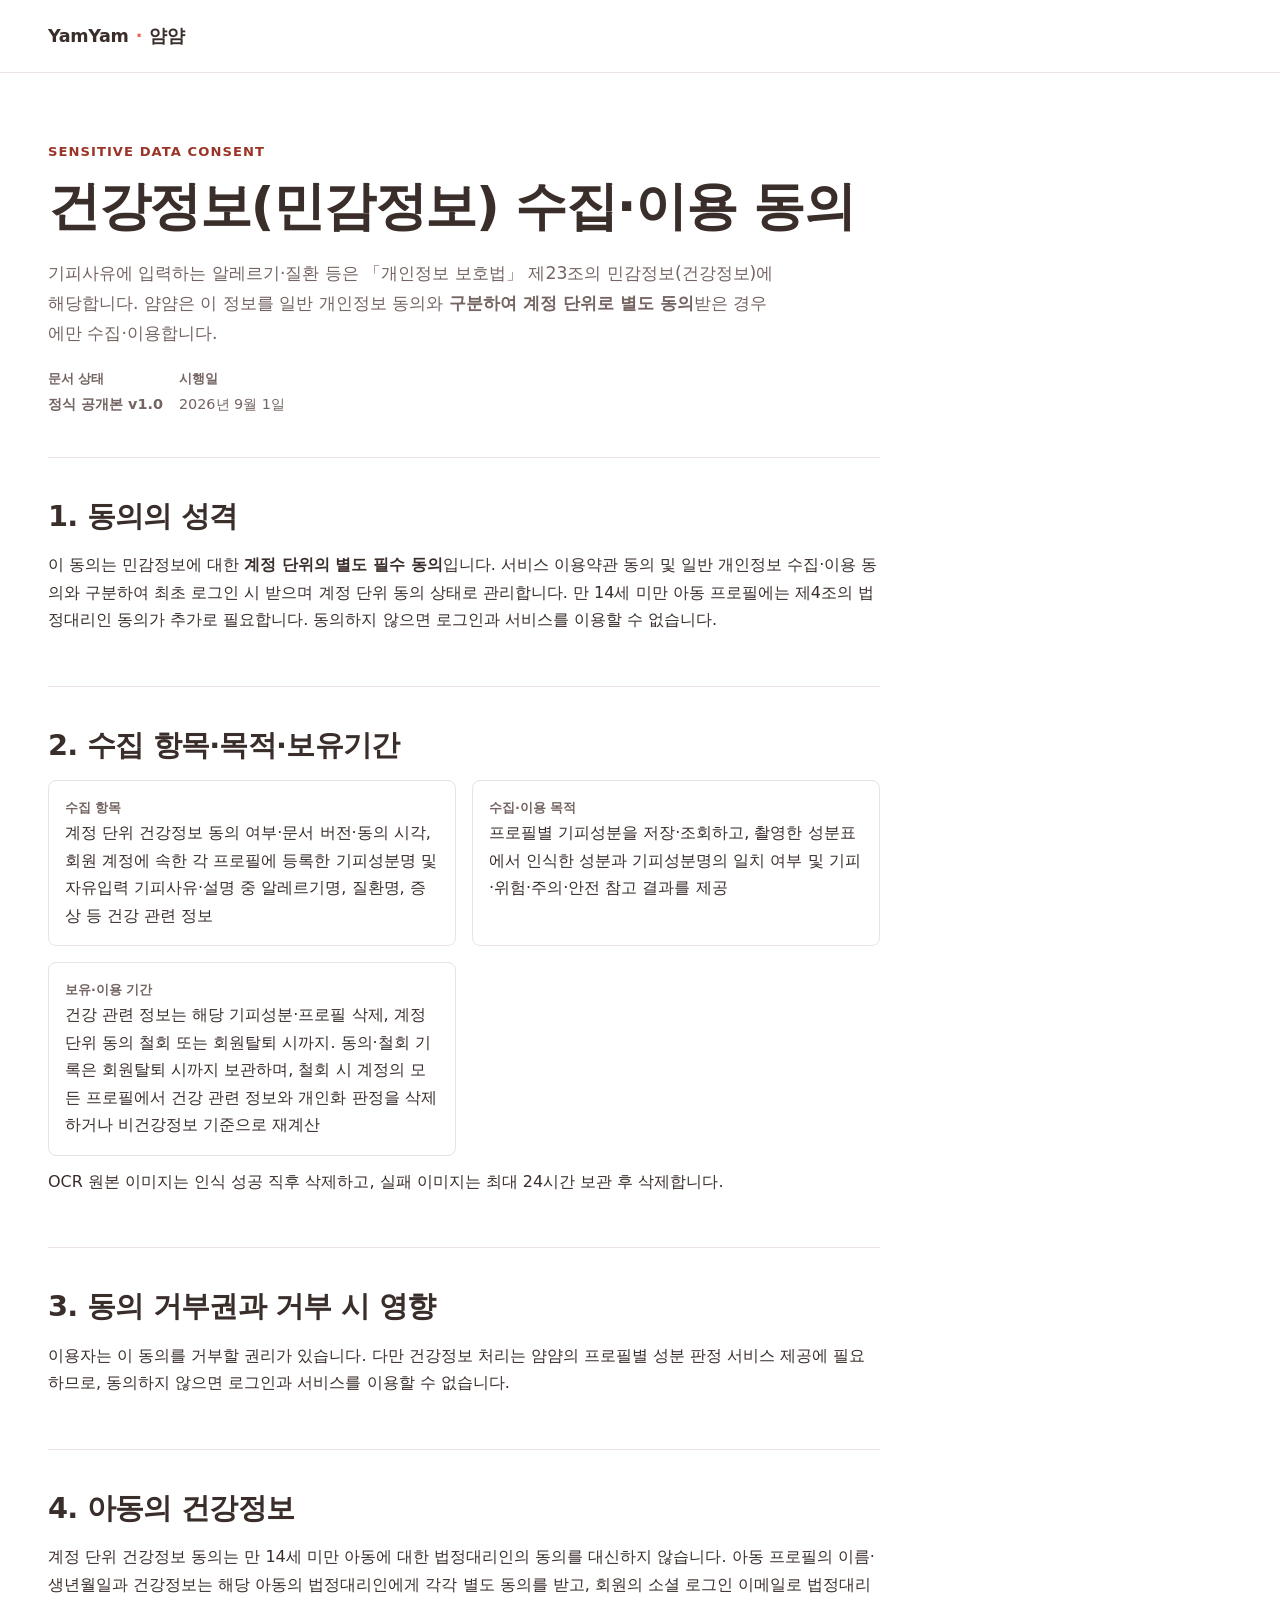
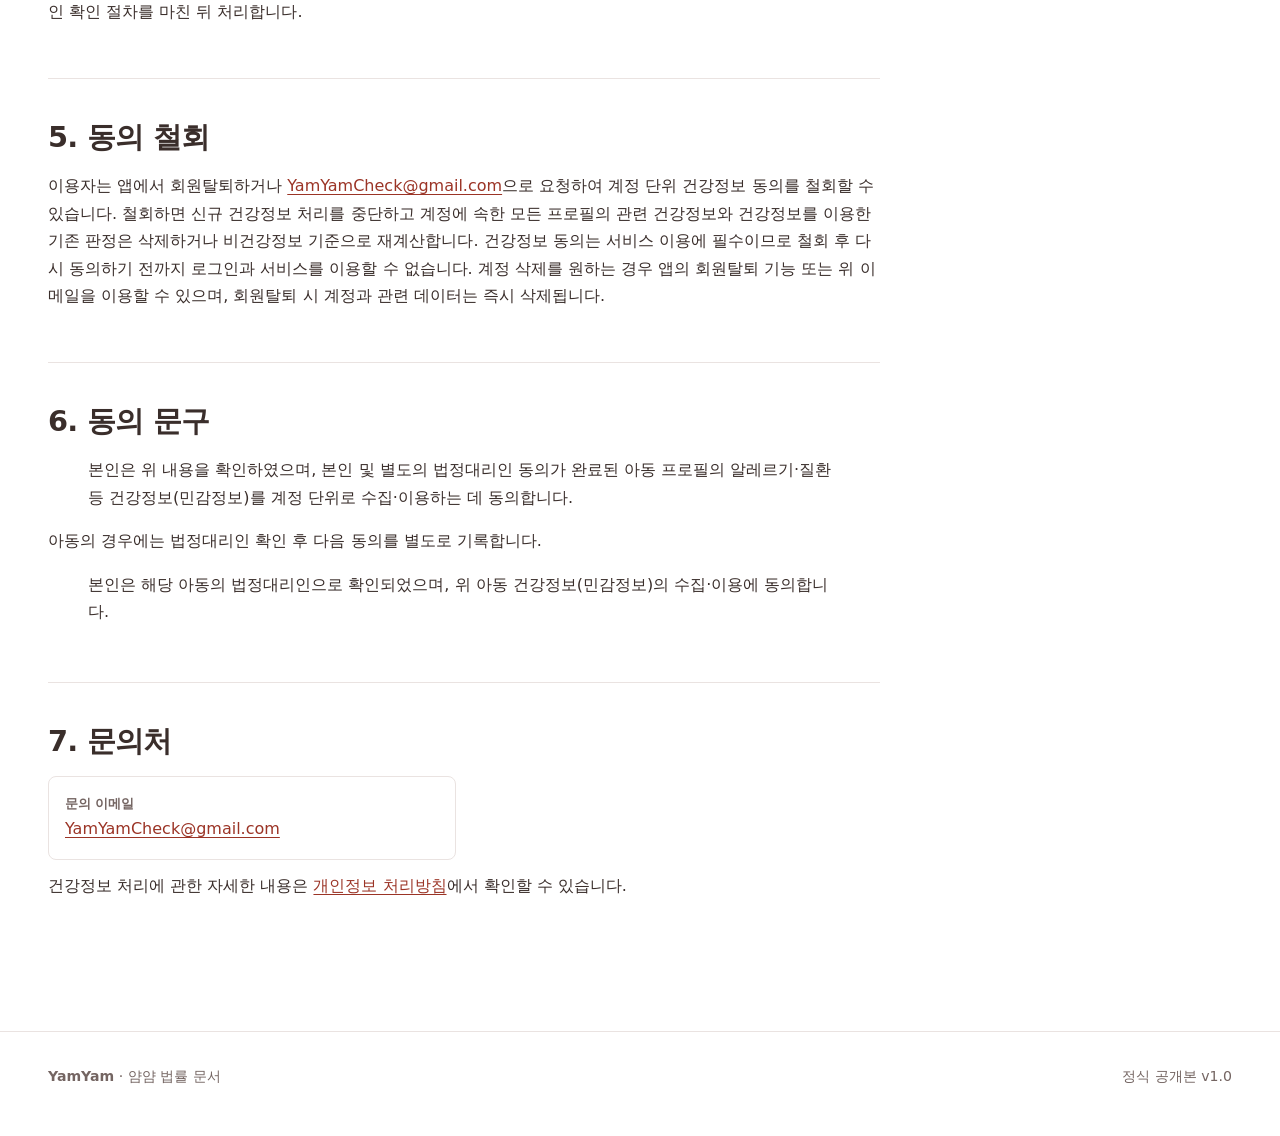
==== health-info-consent.html @ 3f55cff0 "docs: publish legal documents" ====
<!doctype html>
<html lang="ko">
  <head>
    <meta charset="utf-8">
    <meta name="viewport" content="width=device-width, initial-scale=1">
    <meta name="description" content="YamYam(얌얌) 건강정보(민감정보) 수집·이용 동의">
    <title>건강정보 수집·이용 동의 | YamYam(얌얌)</title>
    <link rel="stylesheet" href="./legal.css">
  </head>
  <body>
    <a class="skip-link" href="#main">본문으로 바로가기</a>

    <header class="site-header">
      <div class="container header-inner">
        <div class="brand" aria-label="YamYam 얌얌">
          <span class="brand-en">YamYam</span>
          <span class="brand-ko">얌얌</span>
        </div>
      </div>
    </header>

    <main id="main" class="container document">
      <header class="document-header">
        <p class="eyebrow">Sensitive Data Consent</p>
        <h1>건강정보(민감정보) 수집·이용 동의</h1>
        <p class="lead">
          기피사유에 입력하는 알레르기·질환 등은 「개인정보 보호법」 제23조의 민감정보(건강정보)에 해당합니다.
          얌얌은 이 정보를 일반 개인정보 동의와 <strong>구분하여 계정 단위로 별도 동의</strong>받은 경우에만 수집·이용합니다.
        </p>
        <dl class="document-meta">
          <div>
            <dt>문서 상태</dt>
            <dd><strong>정식 공개본 v1.0</strong></dd>
          </div>
          <div>
            <dt>시행일</dt>
            <dd>2026년 9월 1일</dd>
          </div>
        </dl>
      </header>

      <section class="legal-section">
        <h2>1. 동의의 성격</h2>
        <p>
          이 동의는 민감정보에 대한 <strong>계정 단위의 별도 필수 동의</strong>입니다. 서비스 이용약관 동의 및 일반
          개인정보 수집·이용 동의와 구분하여 최초 로그인 시 받으며 계정 단위 동의 상태로 관리합니다. 만 14세 미만
          아동 프로필에는 제4조의 법정대리인 동의가 추가로 필요합니다. 동의하지 않으면 로그인과 서비스를 이용할 수
          없습니다.
        </p>
      </section>

      <section class="legal-section">
        <h2>2. 수집 항목·목적·보유기간</h2>
        <dl class="key-value-list">
          <div>
            <dt>수집 항목</dt>
            <dd>계정 단위 건강정보 동의 여부·문서 버전·동의 시각, 회원 계정에 속한 각 프로필에 등록한 기피성분명 및 자유입력 기피사유·설명 중 알레르기명, 질환명, 증상 등 건강 관련 정보</dd>
          </div>
          <div>
            <dt>수집·이용 목적</dt>
            <dd>프로필별 기피성분을 저장·조회하고, 촬영한 성분표에서 인식한 성분과 기피성분명의 일치 여부 및 기피·위험·주의·안전 참고 결과를 제공</dd>
          </div>
          <div>
            <dt>보유·이용 기간</dt>
            <dd>건강 관련 정보는 해당 기피성분·프로필 삭제, 계정 단위 동의 철회 또는 회원탈퇴 시까지. 동의·철회 기록은 회원탈퇴 시까지 보관하며, 철회 시 계정의 모든 프로필에서 건강 관련 정보와 개인화 판정을 삭제하거나 비건강정보 기준으로 재계산</dd>
          </div>
        </dl>
        <p>OCR 원본 이미지는 인식 성공 직후 삭제하고, 실패 이미지는 최대 24시간 보관 후 삭제합니다.</p>
      </section>

      <section class="legal-section">
        <h2>3. 동의 거부권과 거부 시 영향</h2>
        <p>
          이용자는 이 동의를 거부할 권리가 있습니다. 다만 건강정보 처리는 얌얌의 프로필별 성분 판정 서비스 제공에
          필요하므로, 동의하지 않으면 로그인과 서비스를 이용할 수 없습니다.
        </p>
      </section>

      <section class="legal-section">
        <h2>4. 아동의 건강정보</h2>
        <p>
          계정 단위 건강정보 동의는 만 14세 미만 아동에 대한 법정대리인의 동의를 대신하지 않습니다. 아동 프로필의
          이름·생년월일과 건강정보는 해당 아동의 법정대리인에게 각각 별도 동의를 받고, 회원의 소셜 로그인 이메일로
          법정대리인 확인 절차를 마친 뒤 처리합니다.
        </p>
      </section>

      <section class="legal-section">
        <h2>5. 동의 철회</h2>
        <p>
          이용자는 앱에서 회원탈퇴하거나 <a href="mailto:YamYamCheck@gmail.com">YamYamCheck@gmail.com</a>으로 요청하여
          계정 단위 건강정보 동의를 철회할 수 있습니다. 철회하면 신규 건강정보 처리를 중단하고 계정에 속한 모든 프로필의
          관련 건강정보와 건강정보를 이용한 기존 판정은 삭제하거나 비건강정보 기준으로 재계산합니다. 건강정보 동의는
          서비스 이용에 필수이므로 철회 후 다시 동의하기 전까지 로그인과 서비스를 이용할 수 없습니다. 계정 삭제를
          원하는 경우 앱의 회원탈퇴 기능 또는 위 이메일을 이용할 수 있으며, 회원탈퇴 시 계정과 관련 데이터는 즉시
          삭제됩니다.
        </p>
      </section>

      <section class="legal-section">
        <h2>6. 동의 문구</h2>
        <blockquote>
          본인은 위 내용을 확인하였으며, 본인 및 별도의 법정대리인 동의가 완료된 아동 프로필의 알레르기·질환 등 건강정보(민감정보)를 계정 단위로 수집·이용하는 데 동의합니다.
        </blockquote>
        <p>아동의 경우에는 법정대리인 확인 후 다음 동의를 별도로 기록합니다.</p>
        <blockquote>본인은 해당 아동의 법정대리인으로 확인되었으며, 위 아동 건강정보(민감정보)의 수집·이용에 동의합니다.</blockquote>
      </section>

      <section class="legal-section">
        <h2>7. 문의처</h2>
        <dl class="key-value-list">
          <div>
            <dt>문의 이메일</dt>
            <dd><a href="mailto:YamYamCheck@gmail.com">YamYamCheck@gmail.com</a></dd>
          </div>
        </dl>
        <p>
          건강정보 처리에 관한 자세한 내용은 <a href="./privacy-policy.html">개인정보 처리방침</a>에서 확인할 수 있습니다.
        </p>
      </section>
    </main>

    <footer class="site-footer">
      <div class="container footer-inner">
        <p><strong>YamYam</strong> · 얌얌 법률 문서</p>
        <p class="footer-note">정식 공개본 v1.0</p>
      </div>
    </footer>
  </body>
</html>
---- legal.css ----
:root {
  color-scheme: light;
  --primary: #e86451;
  --primary-strong: #9b3426;
  --primary-soft: #fff1ef;
  --text: #3a2e2b;
  --muted: #746562;
  --surface: #faf8f7;
  --border: #eae3e1;
  --warning: #8a4b00;
  --warning-soft: #fff5df;
  --danger: #9e2f35;
  --danger-soft: #fff0f1;
  --success: #236846;
  --success-soft: #e8f6ef;
  --content-width: 74rem;
  --reading-width: 52rem;
  --radius-sm: 0.5rem;
  --radius-md: 1rem;
}

*,
*::before,
*::after {
  box-sizing: border-box;
}

body {
  margin: 0;
  background: #fff;
  color: var(--text);
  font-family: Pretendard, "Apple SD Gothic Neo", "Noto Sans KR", "Malgun Gothic", system-ui, sans-serif;
  font-size: 1rem;
  line-height: 1.72;
  overflow-wrap: anywhere;
}

a {
  color: var(--primary-strong);
  text-underline-offset: 0.2em;
}

a:focus-visible,
[tabindex]:focus-visible {
  outline: 3px solid #005fcc;
  outline-offset: 3px;
}

.skip-link {
  position: fixed;
  top: 0.75rem;
  left: 0.75rem;
  z-index: 100;
  padding: 0.75rem 1rem;
  border-radius: var(--radius-sm);
  background: var(--text);
  color: #fff;
  transform: translateY(-180%);
}

.skip-link:focus {
  transform: translateY(0);
}

.shell,
.container,
.page-shell,
.header-inner {
  width: min(calc(100% - 2rem), var(--content-width));
  margin-inline: auto;
}

.site-header {
  border-bottom: 1px solid var(--border);
  background: rgb(255 255 255 / 96%);
}

.site-header .shell,
.header-inner {
  display: flex;
  min-height: 4.5rem;
  align-items: center;
  justify-content: space-between;
  gap: 1.25rem;
}

.brand {
  display: inline-flex;
  min-height: 2.75rem;
  align-items: center;
  gap: 0.45rem;
  color: var(--text);
  font-size: 1.1rem;
  font-weight: 800;
  letter-spacing: -0.02em;
  text-decoration: none;
  white-space: nowrap;
}

.brand-ko::before {
  margin-right: 0.45rem;
  color: var(--primary);
  content: "·";
}

.site-nav,
.site-nav ul,
.document-nav,
.primary-nav,
.footer-nav {
  display: flex;
  align-items: center;
  gap: 0.25rem;
}

.site-nav ul,
.document-nav,
.footer-nav {
  margin: 0;
  padding: 0;
  list-style: none;
}

.site-nav a,
.document-nav a,
.primary-nav a,
.footer-nav a {
  display: inline-flex;
  min-height: 2.75rem;
  align-items: center;
  padding: 0.5rem 0.8rem;
  border-radius: 999px;
  color: var(--muted);
  font-size: 0.9rem;
  font-weight: 650;
  text-decoration: none;
}

.site-nav a:hover,
.site-nav a[aria-current="page"],
.document-nav a:hover,
.document-nav a[aria-current="page"],
.primary-nav a:hover,
.primary-nav a[aria-current="page"],
.footer-nav a:hover,
.footer-nav a[aria-current="page"] {
  background: var(--primary-soft);
  color: var(--primary-strong);
}

.legal-document,
.document {
  width: min(calc(100% - 2rem), var(--content-width));
  margin-inline: auto;
  padding-block: 4.25rem 5rem;
}

.document-heading,
.document-header {
  max-width: var(--reading-width);
  margin-bottom: 2.5rem;
}

.eyebrow {
  margin: 0 0 0.6rem;
  color: var(--primary-strong);
  font-size: 0.82rem;
  font-weight: 800;
  letter-spacing: 0.08em;
  text-transform: uppercase;
}

h1,
h2,
h3 {
  color: var(--text);
  line-height: 1.3;
  letter-spacing: -0.025em;
  text-wrap: balance;
}

h1 {
  margin: 0;
  font-size: clamp(2rem, 6vw, 3.25rem);
}

h2 {
  margin: 0 0 1rem;
  font-size: clamp(1.4rem, 3vw, 1.8rem);
}

h3 {
  margin: 1.75rem 0 0.75rem;
  font-size: 1.15rem;
}

p,
ul,
ol,
dl {
  margin-block: 0.75rem;
}

li + li {
  margin-top: 0.35rem;
}

.lead,
.lede {
  max-width: 46rem;
  margin-top: 1.15rem;
  color: var(--muted);
  font-size: 1.08rem;
}

.document-meta {
  display: flex;
  flex-wrap: wrap;
  gap: 0.4rem 1rem;
  margin-top: 1.25rem;
  color: var(--muted);
  font-size: 0.9rem;
}

.document-meta div,
.operator-info div {
  display: grid;
  gap: 0.1rem;
}

.document-meta dt,
.operator-info dt,
.key-value-list dt {
  color: var(--muted);
  font-size: 0.8rem;
  font-weight: 750;
}

.document-meta dd,
.operator-info dd,
.key-value-list dd {
  margin: 0;
}

.notice {
  max-width: var(--reading-width);
  margin-block: 1.75rem;
  padding: 1rem 1.15rem;
  border: 1px solid #efca85;
  border-left: 0.35rem solid #c97900;
  border-radius: var(--radius-sm);
  background: var(--warning-soft);
  color: #5d3900;
}

.notice > :first-child {
  margin-top: 0;
}

.notice > :last-child {
  margin-bottom: 0;
}

.summary-grid {
  display: grid;
  grid-template-columns: repeat(3, minmax(0, 1fr));
  gap: 1rem;
  margin-block: 2rem 3rem;
}

.summary-card {
  padding: 1.25rem;
  border: 1px solid var(--border);
  border-radius: var(--radius-md);
  background: #fff;
  box-shadow: 0 12px 32px rgb(58 46 43 / 8%);
}

.summary-card h2,
.summary-card h3 {
  margin-top: 0;
  font-size: 1rem;
}

.toc,
.table-of-contents {
  max-width: var(--reading-width);
  margin-block: 2.5rem 3.5rem;
  padding: 1.25rem 1.5rem;
  border-radius: var(--radius-md);
  background: var(--surface);
}

.toc h2,
.table-of-contents h2 {
  font-size: 1rem;
}

.toc ol,
.table-of-contents ol {
  columns: 2 18rem;
  padding-left: 1.25rem;
}

.toc li,
.table-of-contents li {
  break-inside: avoid;
  margin-bottom: 0.35rem;
}

.toc a,
.table-of-contents a {
  color: var(--text);
}

.legal-section,
.legal-article,
.legal-document > section,
main > section {
  max-width: var(--reading-width);
  padding-block: 2.5rem;
  border-top: 1px solid var(--border);
  scroll-margin-top: 1rem;
}

.table-wrap,
.table-scroll {
  width: 100%;
  margin-block: 1.25rem;
  overflow-x: auto;
  border: 1px solid var(--border);
  border-radius: var(--radius-sm);
  -webkit-overflow-scrolling: touch;
}

table {
  width: 100%;
  border-collapse: collapse;
  font-size: 0.92rem;
  line-height: 1.55;
}

caption {
  padding: 0.9rem 1rem;
  background: var(--surface);
  font-weight: 750;
  text-align: left;
}

th,
td {
  min-width: 8rem;
  padding: 0.85rem 1rem;
  border-bottom: 1px solid var(--border);
  text-align: left;
  vertical-align: top;
}

th {
  background: var(--surface);
  font-weight: 750;
}

tr:last-child td {
  border-bottom: 0;
}

.status {
  display: inline-flex;
  align-items: center;
  min-height: 1.75rem;
  padding: 0.15rem 0.55rem;
  border-radius: 999px;
  font-size: 0.76rem;
  font-weight: 800;
  white-space: nowrap;
}

.status-added,
.status-new {
  background: var(--success-soft);
  color: var(--success);
}

.status-changed {
  background: #eef3ff;
  color: #3659a6;
}

.status-deleted,
.status-removed {
  background: var(--danger-soft);
  color: var(--danger);
}

.status-pending {
  background: var(--warning-soft);
  color: var(--warning);
}

.checklist {
  padding-left: 0;
  list-style: none;
}

.checklist li {
  position: relative;
  padding-left: 1.8rem;
}

.checklist li::before {
  position: absolute;
  top: 0.1rem;
  left: 0;
  color: var(--primary-strong);
  content: "□";
  font-weight: 800;
}

.tag-list {
  display: flex;
  flex-wrap: wrap;
  gap: 0.65rem;
  padding: 0;
  list-style: none;
}

.tag-list li {
  display: flex;
  align-items: center;
  gap: 0.45rem;
  margin: 0;
}

.operator-info,
.key-value-list {
  display: grid;
  grid-template-columns: repeat(2, minmax(0, 1fr));
  gap: 1rem;
}

.operator-info div,
.key-value-list div {
  padding: 1rem;
  border: 1px solid var(--border);
  border-radius: var(--radius-sm);
}

.reference-note {
  max-width: var(--reading-width);
  margin-block: 2rem 4rem;
  padding: 1.25rem;
  border-radius: var(--radius-md);
  background: var(--surface);
}

.reference-note h2 {
  font-size: 1rem;
}

code {
  padding: 0.1rem 0.35rem;
  border-radius: 0.25rem;
  background: #f3efed;
  color: #5e4039;
  font-family: ui-monospace, SFMono-Regular, Menlo, Monaco, Consolas, monospace;
  font-size: 0.88em;
}

.site-footer {
  padding-block: 2rem 3rem;
  border-top: 1px solid var(--border);
  color: var(--muted);
  font-size: 0.88rem;
}

.site-footer .shell,
.site-footer .page-shell,
.footer-inner {
  display: flex;
  flex-wrap: wrap;
  justify-content: space-between;
  gap: 0.75rem 1.5rem;
}

.site-footer p {
  margin: 0;
}

.site-footer > p {
  width: min(calc(100% - 2rem), var(--content-width));
  margin-inline: auto;
}

@media (max-width: 52rem) {
  .site-header .shell,
  .header-inner {
    align-items: flex-start;
    flex-direction: column;
    padding-block: 0.75rem;
  }

  .site-nav,
  .header-inner > nav,
  .document-nav,
  .primary-nav {
    width: 100%;
    min-width: 0;
    overflow-x: auto;
  }

  .site-nav ul {
    min-width: max-content;
  }

  .document-nav > li,
  .site-nav > a,
  .primary-nav > a {
    flex: 0 0 auto;
  }

  .summary-grid {
    grid-template-columns: 1fr;
  }

  .legal-document,
  .document {
    padding-block: 2.75rem 4rem;
  }
}

@media (max-width: 36rem) {
  .shell,
  .page-shell,
  .header-inner {
    width: min(calc(100% - 1.25rem), var(--content-width));
  }

  .toc ol,
  .table-of-contents ol {
    columns: 1;
  }

  .operator-info,
  .key-value-list {
    grid-template-columns: 1fr;
  }

  th,
  td {
    min-width: 11rem;
    padding: 0.75rem;
  }
}

@media print {
  @page {
    size: A4;
    margin: 16mm;
  }

  body {
    color: #000;
    font-size: 10pt;
  }

  .site-header,
  .site-footer,
  .skip-link,
  .toc,
  .table-of-contents {
    display: none;
  }

  .shell,
  .page-shell,
  .legal-document,
  .document,
  .legal-section,
  .legal-article,
  .legal-document > section,
  main > section,
  .document-heading,
  .document-header {
    width: 100%;
    max-width: none;
  }

  .legal-document,
  .document {
    padding: 0;
  }

  .summary-card,
  .notice,
  .table-wrap,
  .table-scroll {
    box-shadow: none;
    break-inside: avoid;
  }

  a {
    color: inherit;
    text-decoration: none;
  }

  h2,
  h3 {
    break-after: avoid;
  }

  table {
    font-size: 8.5pt;
  }
}
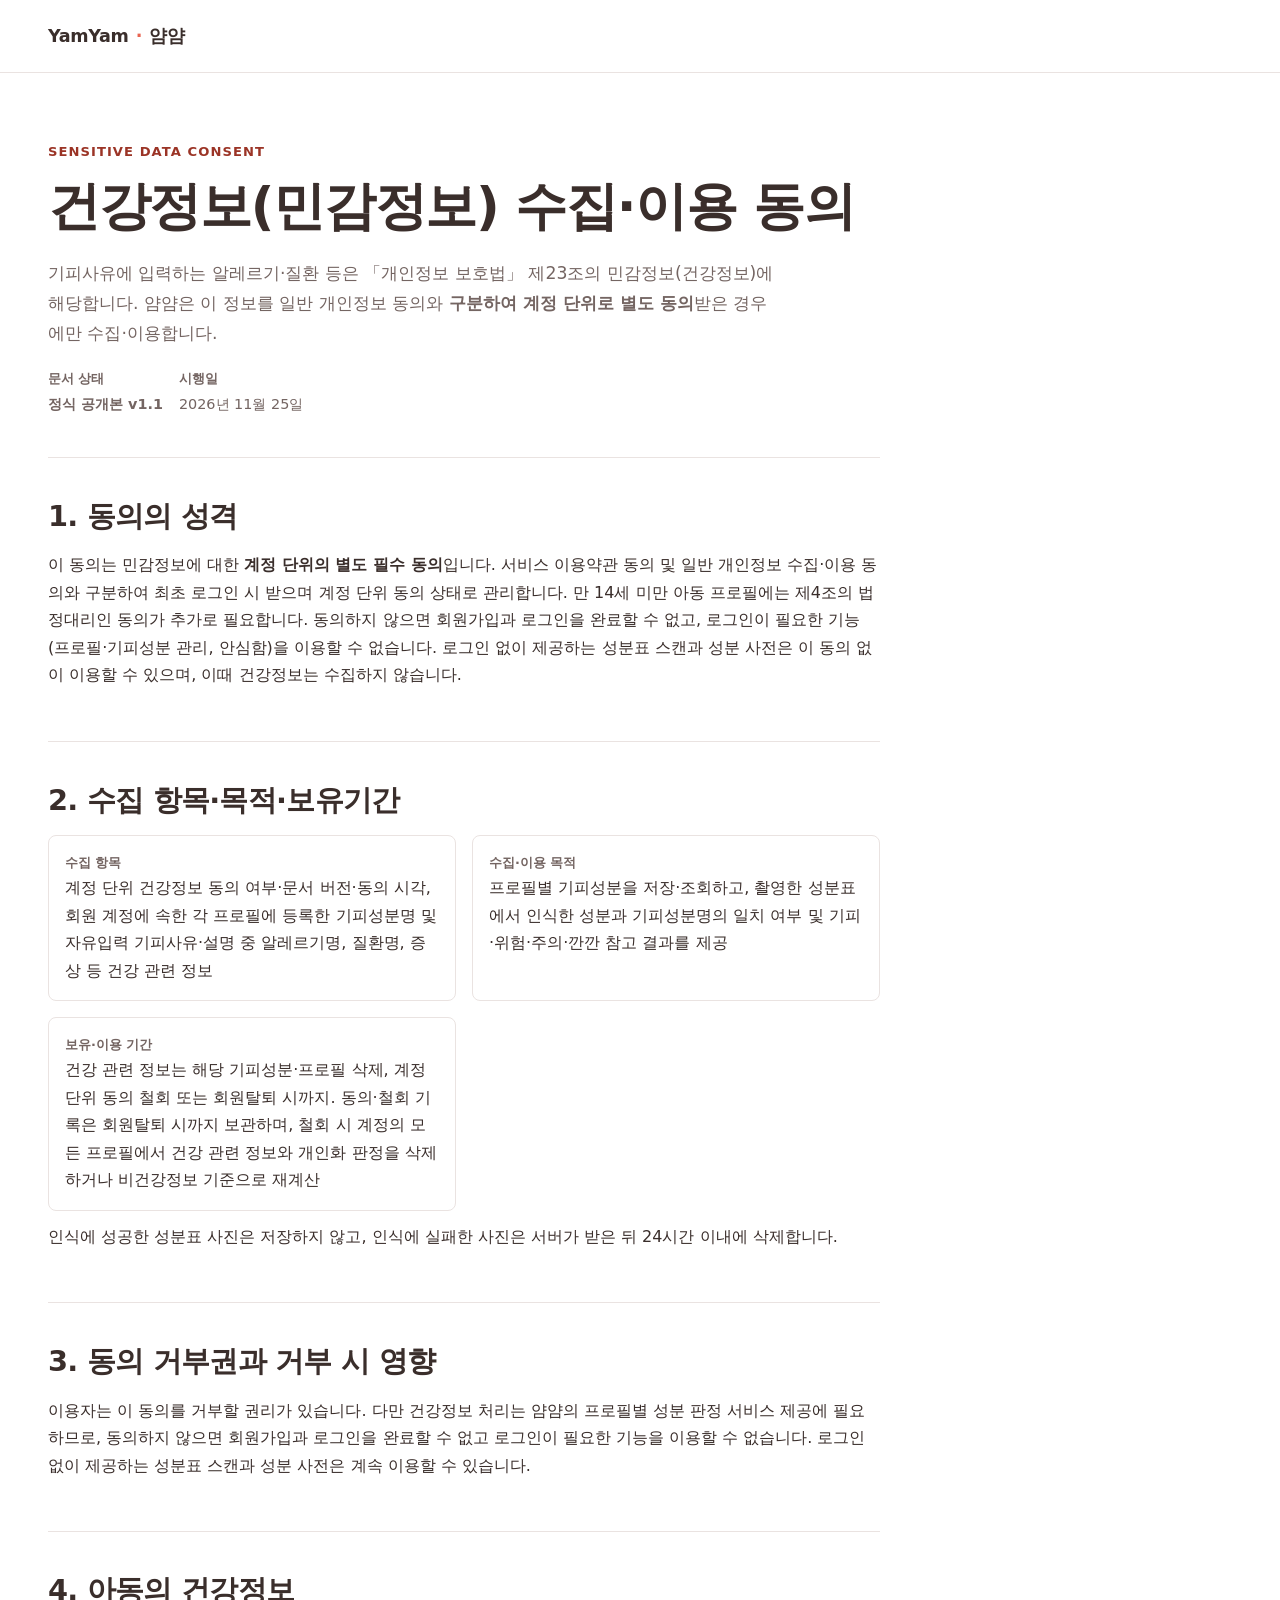
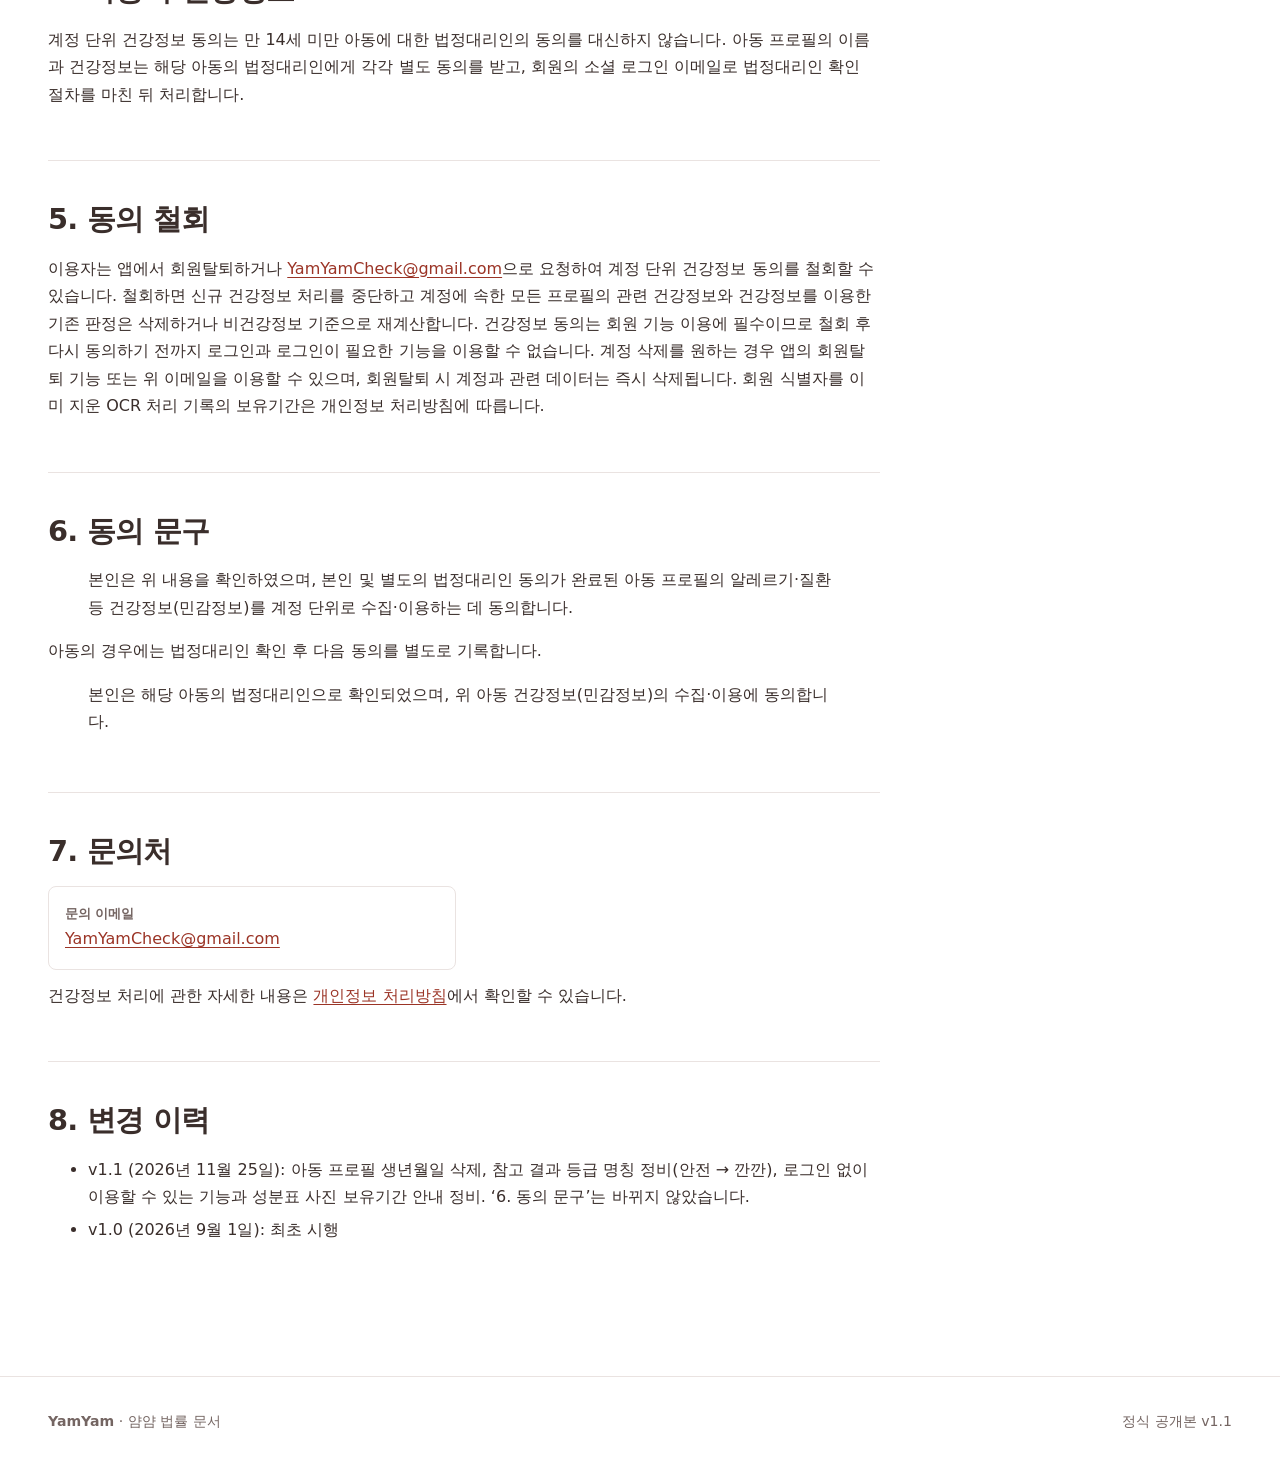
==== commit 5ba31434: "docs: publish legal documents v1.1 Bring the three pages in line with app 1.0.1 and the current serv" ====
--- a/health-info-consent.html
+++ b/health-info-consent.html
@@ -30,11 +30,11 @@
         <dl class="document-meta">
           <div>
             <dt>문서 상태</dt>
-            <dd><strong>정식 공개본 v1.0</strong></dd>
+            <dd><strong>정식 공개본 v1.1</strong></dd>
           </div>
           <div>
             <dt>시행일</dt>
-            <dd>2026년 9월 1일</dd>
+            <dd>2026년 11월 25일</dd>
           </div>
         </dl>
       </header>
@@ -44,8 +44,9 @@
         <p>
           이 동의는 민감정보에 대한 <strong>계정 단위의 별도 필수 동의</strong>입니다. 서비스 이용약관 동의 및 일반
           개인정보 수집·이용 동의와 구분하여 최초 로그인 시 받으며 계정 단위 동의 상태로 관리합니다. 만 14세 미만
-          아동 프로필에는 제4조의 법정대리인 동의가 추가로 필요합니다. 동의하지 않으면 로그인과 서비스를 이용할 수
-          없습니다.
+          아동 프로필에는 제4조의 법정대리인 동의가 추가로 필요합니다. 동의하지 않으면 회원가입과 로그인을 완료할 수
+          없고, 로그인이 필요한 기능(프로필·기피성분 관리, 안심함)을 이용할 수 없습니다. 로그인 없이 제공하는 성분표
+          스캔과 성분 사전은 이 동의 없이 이용할 수 있으며, 이때 건강정보는 수집하지 않습니다.
         </p>
       </section>
 
@@ -58,21 +59,22 @@
           </div>
           <div>
             <dt>수집·이용 목적</dt>
-            <dd>프로필별 기피성분을 저장·조회하고, 촬영한 성분표에서 인식한 성분과 기피성분명의 일치 여부 및 기피·위험·주의·안전 참고 결과를 제공</dd>
+            <dd>프로필별 기피성분을 저장·조회하고, 촬영한 성분표에서 인식한 성분과 기피성분명의 일치 여부 및 기피·위험·주의·깐깐 참고 결과를 제공</dd>
           </div>
           <div>
             <dt>보유·이용 기간</dt>
             <dd>건강 관련 정보는 해당 기피성분·프로필 삭제, 계정 단위 동의 철회 또는 회원탈퇴 시까지. 동의·철회 기록은 회원탈퇴 시까지 보관하며, 철회 시 계정의 모든 프로필에서 건강 관련 정보와 개인화 판정을 삭제하거나 비건강정보 기준으로 재계산</dd>
           </div>
         </dl>
-        <p>OCR 원본 이미지는 인식 성공 직후 삭제하고, 실패 이미지는 최대 24시간 보관 후 삭제합니다.</p>
+        <p>인식에 성공한 성분표 사진은 저장하지 않고, 인식에 실패한 사진은 서버가 받은 뒤 24시간 이내에 삭제합니다.</p>
       </section>
 
       <section class="legal-section">
         <h2>3. 동의 거부권과 거부 시 영향</h2>
         <p>
           이용자는 이 동의를 거부할 권리가 있습니다. 다만 건강정보 처리는 얌얌의 프로필별 성분 판정 서비스 제공에
-          필요하므로, 동의하지 않으면 로그인과 서비스를 이용할 수 없습니다.
+          필요하므로, 동의하지 않으면 회원가입과 로그인을 완료할 수 없고 로그인이 필요한 기능을 이용할 수 없습니다.
+          로그인 없이 제공하는 성분표 스캔과 성분 사전은 계속 이용할 수 있습니다.
         </p>
       </section>
 
@@ -80,7 +82,7 @@
         <h2>4. 아동의 건강정보</h2>
         <p>
           계정 단위 건강정보 동의는 만 14세 미만 아동에 대한 법정대리인의 동의를 대신하지 않습니다. 아동 프로필의
-          이름·생년월일과 건강정보는 해당 아동의 법정대리인에게 각각 별도 동의를 받고, 회원의 소셜 로그인 이메일로
+          이름과 건강정보는 해당 아동의 법정대리인에게 각각 별도 동의를 받고, 회원의 소셜 로그인 이메일로
           법정대리인 확인 절차를 마친 뒤 처리합니다.
         </p>
       </section>
@@ -91,9 +93,9 @@
           이용자는 앱에서 회원탈퇴하거나 <a href="mailto:YamYamCheck@gmail.com">YamYamCheck@gmail.com</a>으로 요청하여
           계정 단위 건강정보 동의를 철회할 수 있습니다. 철회하면 신규 건강정보 처리를 중단하고 계정에 속한 모든 프로필의
           관련 건강정보와 건강정보를 이용한 기존 판정은 삭제하거나 비건강정보 기준으로 재계산합니다. 건강정보 동의는
-          서비스 이용에 필수이므로 철회 후 다시 동의하기 전까지 로그인과 서비스를 이용할 수 없습니다. 계정 삭제를
-          원하는 경우 앱의 회원탈퇴 기능 또는 위 이메일을 이용할 수 있으며, 회원탈퇴 시 계정과 관련 데이터는 즉시
-          삭제됩니다.
+          회원 기능 이용에 필수이므로 철회 후 다시 동의하기 전까지 로그인과 로그인이 필요한 기능을 이용할 수 없습니다.
+          계정 삭제를 원하는 경우 앱의 회원탈퇴 기능 또는 위 이메일을 이용할 수 있으며, 회원탈퇴 시 계정과 관련 데이터는
+          즉시 삭제됩니다. 회원 식별자를 이미 지운 OCR 처리 기록의 보유기간은 개인정보 처리방침에 따릅니다.
         </p>
       </section>
 
@@ -118,12 +120,20 @@
           건강정보 처리에 관한 자세한 내용은 <a href="./privacy-policy.html">개인정보 처리방침</a>에서 확인할 수 있습니다.
         </p>
       </section>
+
+      <section class="legal-section">
+        <h2>8. 변경 이력</h2>
+        <ul>
+          <li>v1.1 (2026년 11월 25일): 아동 프로필 생년월일 삭제, 참고 결과 등급 명칭 정비(안전 → 깐깐), 로그인 없이 이용할 수 있는 기능과 성분표 사진 보유기간 안내 정비. ‘6. 동의 문구’는 바뀌지 않았습니다.</li>
+          <li>v1.0 (2026년 9월 1일): 최초 시행</li>
+        </ul>
+      </section>
     </main>
 
     <footer class="site-footer">
       <div class="container footer-inner">
         <p><strong>YamYam</strong> · 얌얌 법률 문서</p>
-        <p class="footer-note">정식 공개본 v1.0</p>
+        <p class="footer-note">정식 공개본 v1.1</p>
       </div>
     </footer>
   </body>
